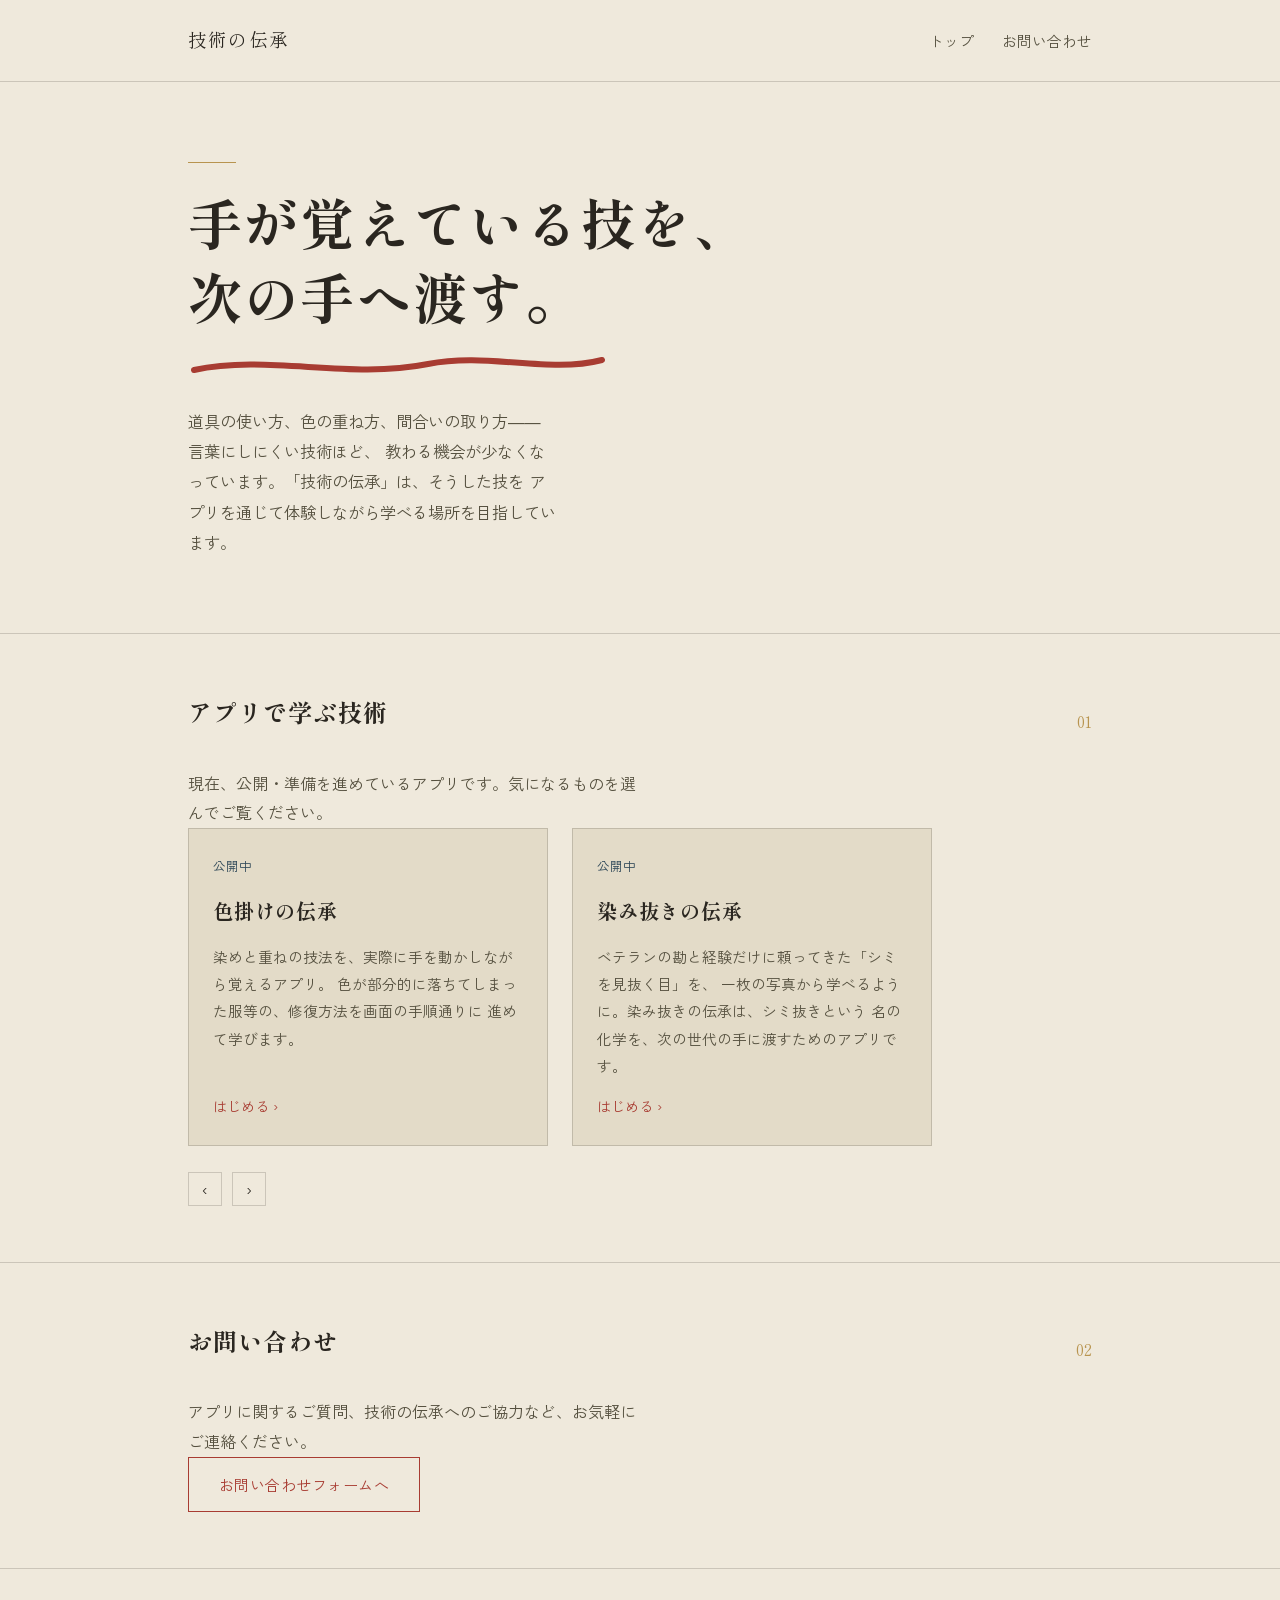
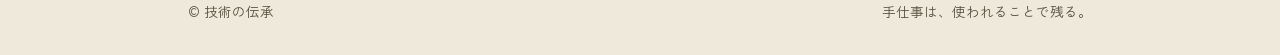
==== index.html @ e4801079 "クリーニング売上管理システムをトップページから一時的に除外 まだ単独リポジトリ側の作業(ログイン画面スキップ等)が完成前のため、 完成してから改めて掲載する。紹介ページ(uriage-kanri.ht" ====
<!DOCTYPE html>
<html lang="ja">
<head>
<meta charset="UTF-8">
<meta name="viewport" content="width=device-width, initial-scale=1.0">
<title>技術の伝承 | 職人の技をアプリで受け継ぐ</title>
<meta name="description" content="失われつつある日本の伝統技術を、アプリを通じて学び、次の世代へつなぐ「技術の伝承」プロジェクト。">
<link rel="stylesheet" href="css/style.css">
</head>
<body>

<header class="site-header">
  <div class="wrap">
    <a class="brand" href="index.html">技術の伝承</a>
    <nav>
      <a href="index.html">トップ</a>
      <a href="contact.html">お問い合わせ</a>
    </nav>
  </div>
</header>

<section class="hero">
  <div class="wrap">
    <div class="eyebrow-line"></div>
    <h1>手が覚えている技を、<br>次の手へ渡す。</h1>
    <svg class="brush-underline" viewBox="0 0 420 34" aria-hidden="true">
      <path d="M6,20 C 80,4 160,30 240,14 C 300,2 360,24 414,10" />
    </svg>
    <p class="lede">
      道具の使い方、色の重ね方、間合いの取り方――言葉にしにくい技術ほど、
      教わる機会が少なくなっています。「技術の伝承」は、そうした技を
      アプリを通じて体験しながら学べる場所を目指しています。
    </p>
  </div>
</section>

<section class="section" id="apps">
  <div class="wrap">
    <div class="section-head">
      <h2>アプリで学ぶ技術</h2>
      <span class="num">01</span>
    </div>
    <p class="section-note">
      現在、公開・準備を進めているアプリです。気になるものを選んでご覧ください。
    </p>

    <div class="carousel">
      <div class="carousel-track" id="carouselTrack">
        <a class="app-card" href="iro-kake.html">
          <span class="tag">公開中</span>
          <h3>色掛けの伝承</h3>
          <p>
            染めと重ねの技法を、実際に手を動かしながら覚えるアプリ。
            色が部分的に落ちてしまった服等の、修復方法を画面の手順通りに
            進めて学びます。
          </p>
          <span class="go">はじめる ›</span>
        </a>

        <a class="app-card" href="shimi-nuki.html">
          <span class="tag">公開中</span>
          <h3>染み抜きの伝承</h3>
          <p>
            ベテランの勘と経験だけに頼ってきた「シミを見抜く目」を、
            一枚の写真から学べるように。染み抜きの伝承は、シミ抜きという
            名の化学を、次の世代の手に渡すためのアプリです。
          </p>
          <span class="go">はじめる ›</span>
        </a>
      </div>

      <div class="carousel-nav">
        <button type="button" id="prevBtn" aria-label="前へ">‹</button>
        <button type="button" id="nextBtn" aria-label="次へ">›</button>
      </div>
    </div>
  </div>
</section>

<section class="section">
  <div class="wrap">
    <div class="section-head">
      <h2>お問い合わせ</h2>
      <span class="num">02</span>
    </div>
    <p class="section-note">
      アプリに関するご質問、技術の伝承へのご協力など、お気軽にご連絡ください。
    </p>
    <a class="btn btn-primary" href="contact.html">お問い合わせフォームへ</a>
  </div>
</section>

<footer class="site-footer">
  <div class="wrap">
    <span>© 技術の伝承</span>
    <span>手仕事は、使われることで残る。</span>
  </div>
</footer>

<script src="js/main.js"></script>
</body>
</html>
---- css/style.css ----
@import url('https://fonts.googleapis.com/css2?family=Shippori+Mincho:wght@500;700&family=Zen+Kaku+Gothic+New:wght@400;500;700&display=swap');

:root {
  --paper: #efe9dc;
  --paper-dark: #e3dbc8;
  --ink: #2a2620;
  --ink-soft: #55503f;
  --indigo: #2f4858;
  --vermillion: #a83c32;
  --gold: #b8944f;
  --line: rgba(42, 38, 32, 0.18);
  --max-w: 960px;
}

* {
  box-sizing: border-box;
}

html {
  scroll-behavior: smooth;
}

@media (prefers-reduced-motion: reduce) {
  html {
    scroll-behavior: auto;
  }
  * {
    animation-duration: 0.01ms !important;
    animation-iteration-count: 1 !important;
    transition-duration: 0.01ms !important;
  }
}

body {
  margin: 0;
  background: var(--paper);
  color: var(--ink);
  font-family: 'Zen Kaku Gothic New', sans-serif;
  line-height: 1.85;
  -webkit-font-smoothing: antialiased;
}

h1, h2, h3 {
  font-family: 'Shippori Mincho', serif;
  font-weight: 700;
  color: var(--ink);
  margin: 0;
  letter-spacing: 0.04em;
}

a {
  color: inherit;
}

img {
  max-width: 100%;
  display: block;
}

.wrap {
  max-width: var(--max-w);
  margin: 0 auto;
  padding: 0 28px;
}

/* ---------- Header ---------- */
.site-header {
  border-bottom: 1px solid var(--line);
  padding: 22px 0;
}

.site-header .wrap {
  display: flex;
  align-items: baseline;
  justify-content: space-between;
  gap: 24px;
}

.site-header .brand {
  font-family: 'Shippori Mincho', serif;
  font-size: 1.15rem;
  letter-spacing: 0.12em;
  text-decoration: none;
}

.site-header nav {
  display: flex;
  gap: 28px;
  font-size: 0.92rem;
}

.site-header nav a {
  text-decoration: none;
  color: var(--ink-soft);
  padding-bottom: 4px;
  border-bottom: 1px solid transparent;
  transition: border-color 0.2s ease, color 0.2s ease;
}

.site-header nav a:hover,
.site-header nav a:focus-visible {
  color: var(--indigo);
  border-color: var(--indigo);
}

/* ---------- Hero ---------- */
.hero {
  padding: 80px 0 60px;
  position: relative;
}

.hero .eyebrow-line {
  width: 48px;
  height: 1px;
  background: var(--gold);
  margin-bottom: 22px;
}

.hero h1 {
  font-size: clamp(2.1rem, 5vw, 3.4rem);
  line-height: 1.35;
}

.hero .lede {
  margin-top: 22px;
  max-width: 46ch;
  color: var(--ink-soft);
  font-size: 1.02rem;
}

.brush-underline {
  display: block;
  margin-top: 18px;
  width: min(420px, 70vw);
  height: 34px;
}

.brush-underline path {
  fill: none;
  stroke: var(--vermillion);
  stroke-width: 6;
  stroke-linecap: round;
  stroke-dasharray: 620;
  stroke-dashoffset: 620;
  animation: draw-brush 1.6s 0.3s cubic-bezier(0.65, 0, 0.35, 1) forwards;
}

@keyframes draw-brush {
  to {
    stroke-dashoffset: 0;
  }
}

/* ---------- Section heading ---------- */
.section {
  padding: 56px 0;
  border-top: 1px solid var(--line);
}

.section-head {
  display: flex;
  align-items: flex-end;
  justify-content: space-between;
  gap: 20px;
  margin-bottom: 34px;
}

.section-head h2 {
  font-size: 1.5rem;
}

.section-head .num {
  font-family: 'Shippori Mincho', serif;
  color: var(--gold);
  font-size: 0.95rem;
}

.section-note {
  color: var(--ink-soft);
  max-width: 56ch;
  margin: 10px 0 0;
}

/* ---------- Carousel ---------- */
.carousel {
  position: relative;
}

.carousel-track {
  display: flex;
  gap: 24px;
  overflow-x: auto;
  scroll-snap-type: x mandatory;
  padding-bottom: 8px;
  scrollbar-width: thin;
  scrollbar-color: var(--gold) transparent;
}

.carousel-track::-webkit-scrollbar {
  height: 6px;
}
.carousel-track::-webkit-scrollbar-thumb {
  background: var(--gold);
}

.app-card {
  flex: 0 0 min(360px, 82vw);
  scroll-snap-align: start;
  border: 1px solid var(--line);
  background: var(--paper-dark);
  padding: 26px 24px;
  display: flex;
  flex-direction: column;
  gap: 14px;
  text-decoration: none;
  color: inherit;
  position: relative;
  transition: border-color 0.2s ease;
}

.app-card:hover,
.app-card:focus-visible {
  border-color: var(--indigo);
}

.app-card .tag {
  font-size: 0.78rem;
  color: var(--indigo);
  letter-spacing: 0.08em;
}

.app-card h3 {
  font-size: 1.25rem;
}

.app-card p {
  color: var(--ink-soft);
  font-size: 0.92rem;
  margin: 0;
  flex-grow: 1;
}

.app-card .go {
  font-size: 0.88rem;
  color: var(--vermillion);
}

.app-card.is-soon {
  opacity: 0.62;
  cursor: default;
}

.app-card.is-soon:hover {
  border-color: var(--line);
}

.carousel-nav {
  display: flex;
  gap: 10px;
  margin-top: 18px;
}

.carousel-nav button {
  width: 34px;
  height: 34px;
  border: 1px solid var(--line);
  background: transparent;
  color: var(--ink);
  cursor: pointer;
  font-family: inherit;
  font-size: 1rem;
  transition: border-color 0.2s ease, color 0.2s ease;
}

.carousel-nav button:hover {
  border-color: var(--indigo);
  color: var(--indigo);
}

/* ---------- Buttons ---------- */
.btn {
  display: inline-block;
  padding: 13px 30px;
  border: 1px solid var(--ink);
  text-decoration: none;
  color: var(--ink);
  font-size: 0.94rem;
  letter-spacing: 0.03em;
  background: transparent;
  transition: background 0.2s ease, color 0.2s ease;
}

.btn:hover,
.btn:focus-visible {
  background: var(--ink);
  color: var(--paper);
}

.btn-primary {
  border-color: var(--vermillion);
  color: var(--vermillion);
}

.btn-primary:hover,
.btn-primary:focus-visible {
  background: var(--vermillion);
  color: var(--paper);
}

/* ---------- Footer ---------- */
.site-footer {
  border-top: 1px solid var(--line);
  padding: 30px 0;
  color: var(--ink-soft);
  font-size: 0.85rem;
}

.site-footer .wrap {
  display: flex;
  justify-content: space-between;
  flex-wrap: wrap;
  gap: 10px;
}

/* ---------- Form ---------- */
.form-field {
  margin-bottom: 22px;
}

.form-field label {
  display: block;
  margin-bottom: 8px;
  font-size: 0.9rem;
  color: var(--ink-soft);
}

.form-field input,
.form-field textarea {
  width: 100%;
  padding: 12px 14px;
  border: 1px solid var(--line);
  background: var(--paper);
  color: var(--ink);
  font-family: inherit;
  font-size: 0.98rem;
}

.form-field input:focus-visible,
.form-field textarea:focus-visible {
  outline: 2px solid var(--indigo);
  outline-offset: 1px;
}

.form-field textarea {
  min-height: 150px;
  resize: vertical;
}

.form-status {
  margin-top: 16px;
  font-size: 0.9rem;
  min-height: 1.4em;
}

.form-status.is-success {
  color: var(--indigo);
}

.form-status.is-error {
  color: var(--vermillion);
}

.submit-btn {
  border: 1px solid var(--ink);
  background: var(--ink);
  color: var(--paper);
  padding: 13px 34px;
  font-family: inherit;
  font-size: 0.96rem;
  cursor: pointer;
  transition: opacity 0.2s ease;
}

.submit-btn:hover {
  opacity: 0.85;
}

.submit-btn:disabled {
  opacity: 0.5;
  cursor: default;
}

/* ---------- App entry page specific ---------- */
.app-hero {
  display: grid;
  grid-template-columns: 1.1fr 0.9fr;
  gap: 40px;
  align-items: center;
  padding: 60px 0;
}

@media (max-width: 780px) {
  .app-hero {
    grid-template-columns: 1fr;
  }
}

.brush-canvas-wrap {
  border: 1px solid var(--line);
  background: var(--paper-dark);
  aspect-ratio: 4 / 3;
  position: relative;
  overflow: hidden;
}

.brush-canvas-wrap canvas {
  width: 100%;
  height: 100%;
  cursor: crosshair;
  touch-action: none;
}

.brush-canvas-wrap .hint {
  position: absolute;
  bottom: 10px;
  left: 12px;
  font-size: 0.75rem;
  color: var(--ink-soft);
  background: rgba(239, 233, 220, 0.75);
  padding: 3px 8px;
  pointer-events: none;
}

.spec-list {
  margin: 26px 0 0;
  padding: 0;
  list-style: none;
}

.spec-list li {
  padding: 12px 0;
  border-top: 1px solid var(--line);
  display: flex;
  gap: 18px;
}

.spec-list li:last-child {
  border-bottom: 1px solid var(--line);
}

.spec-list .k {
  flex: 0 0 8em;
  color: var(--ink-soft);
  font-size: 0.88rem;
}

.spec-list .v {
  flex: 1;
}

.back-link {
  display: inline-block;
  margin-bottom: 20px;
  font-size: 0.88rem;
  color: var(--ink-soft);
  text-decoration: none;
}

.back-link:hover {
  color: var(--indigo);
}
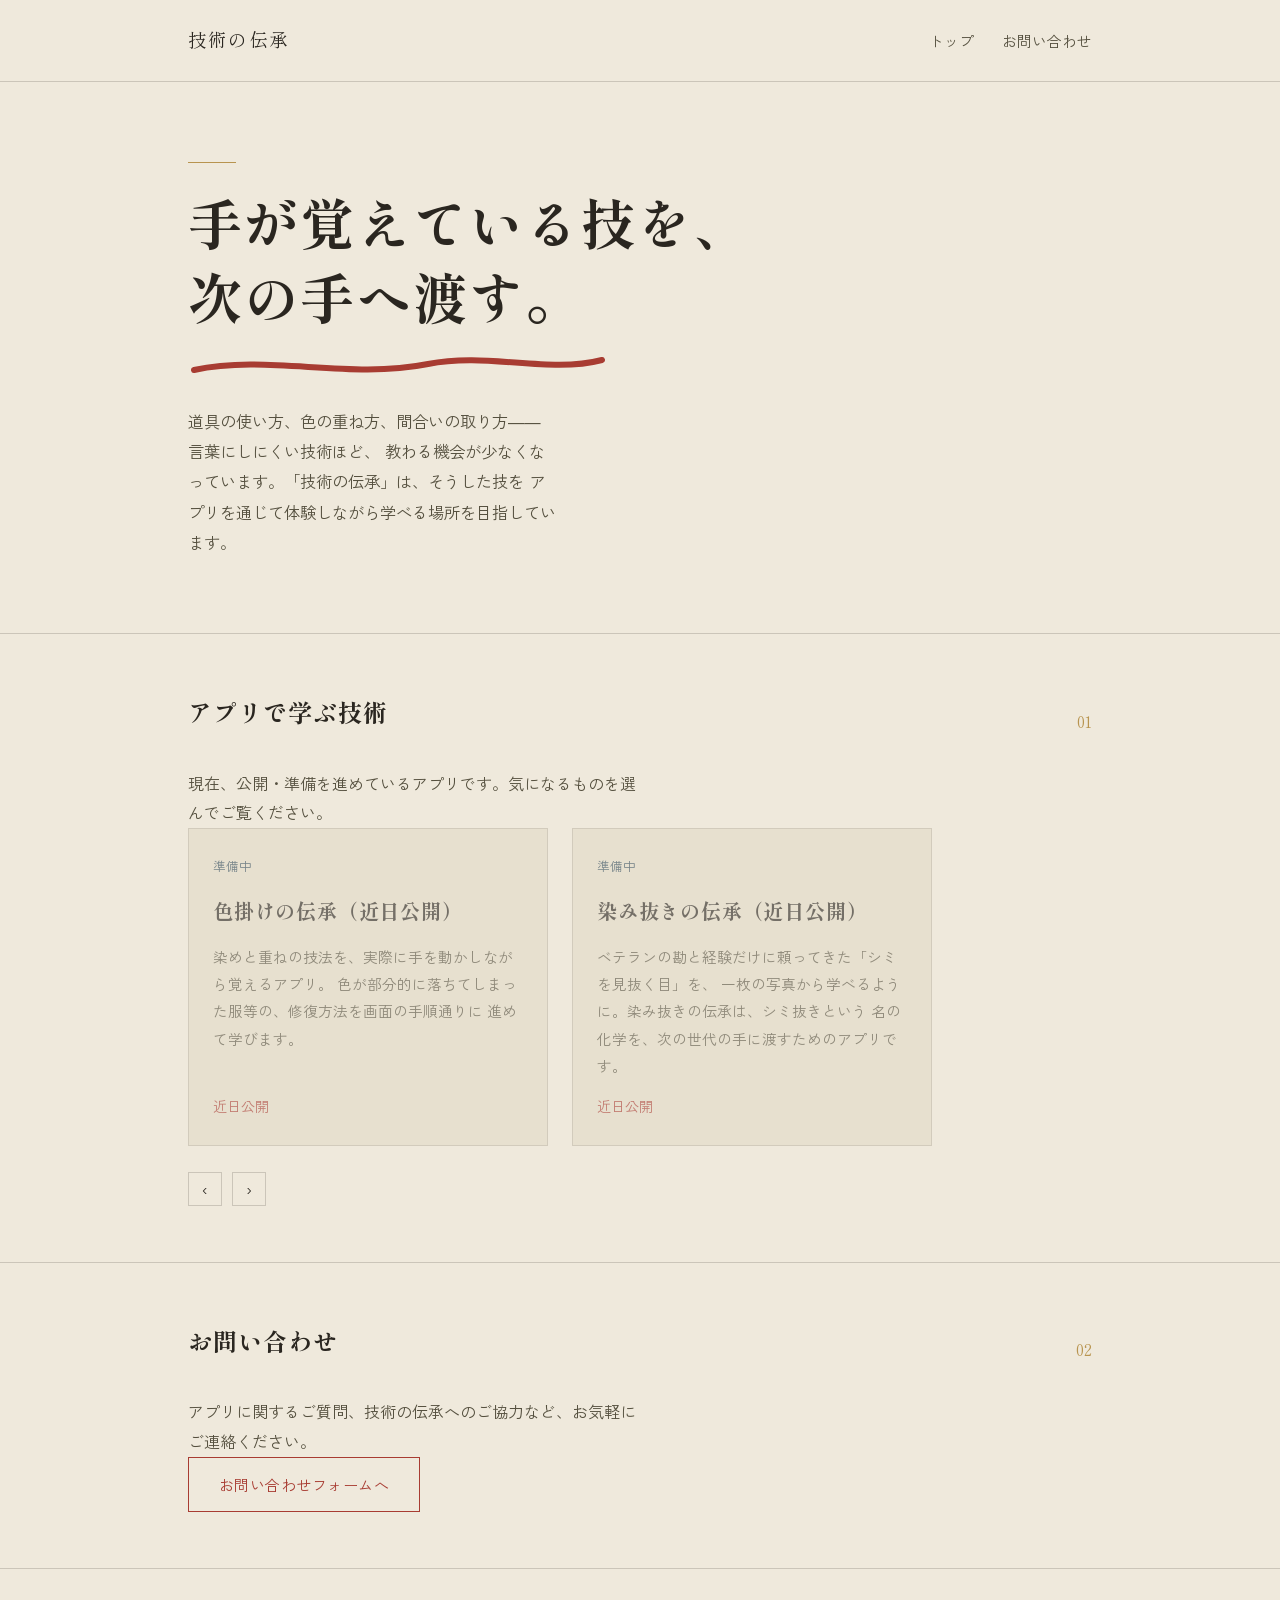
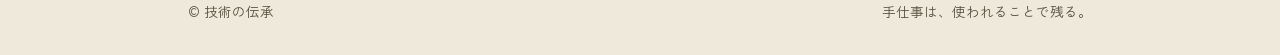
==== commit c09c94fd: "色掛け・染み抜きを一時的に準備中表示に戻す Streamlit Cloud側でアプリの再デプロイ作業中のため、 復旧するまでトップページのカードを非活性表示にする。  Co-Authored-By: " ====
--- a/index.html
+++ b/index.html
@@ -46,27 +46,27 @@
 
     <div class="carousel">
       <div class="carousel-track" id="carouselTrack">
-        <a class="app-card" href="iro-kake.html">
-          <span class="tag">公開中</span>
-          <h3>色掛けの伝承</h3>
+        <div class="app-card is-soon" aria-disabled="true">
+          <span class="tag">準備中</span>
+          <h3>色掛けの伝承（近日公開）</h3>
           <p>
             染めと重ねの技法を、実際に手を動かしながら覚えるアプリ。
             色が部分的に落ちてしまった服等の、修復方法を画面の手順通りに
             進めて学びます。
           </p>
-          <span class="go">はじめる ›</span>
-        </a>
+          <span class="go">近日公開</span>
+        </div>
 
-        <a class="app-card" href="shimi-nuki.html">
-          <span class="tag">公開中</span>
-          <h3>染み抜きの伝承</h3>
+        <div class="app-card is-soon" aria-disabled="true">
+          <span class="tag">準備中</span>
+          <h3>染み抜きの伝承（近日公開）</h3>
           <p>
             ベテランの勘と経験だけに頼ってきた「シミを見抜く目」を、
             一枚の写真から学べるように。染み抜きの伝承は、シミ抜きという
             名の化学を、次の世代の手に渡すためのアプリです。
           </p>
-          <span class="go">はじめる ›</span>
-        </a>
+          <span class="go">近日公開</span>
+        </div>
       </div>
 
       <div class="carousel-nav">
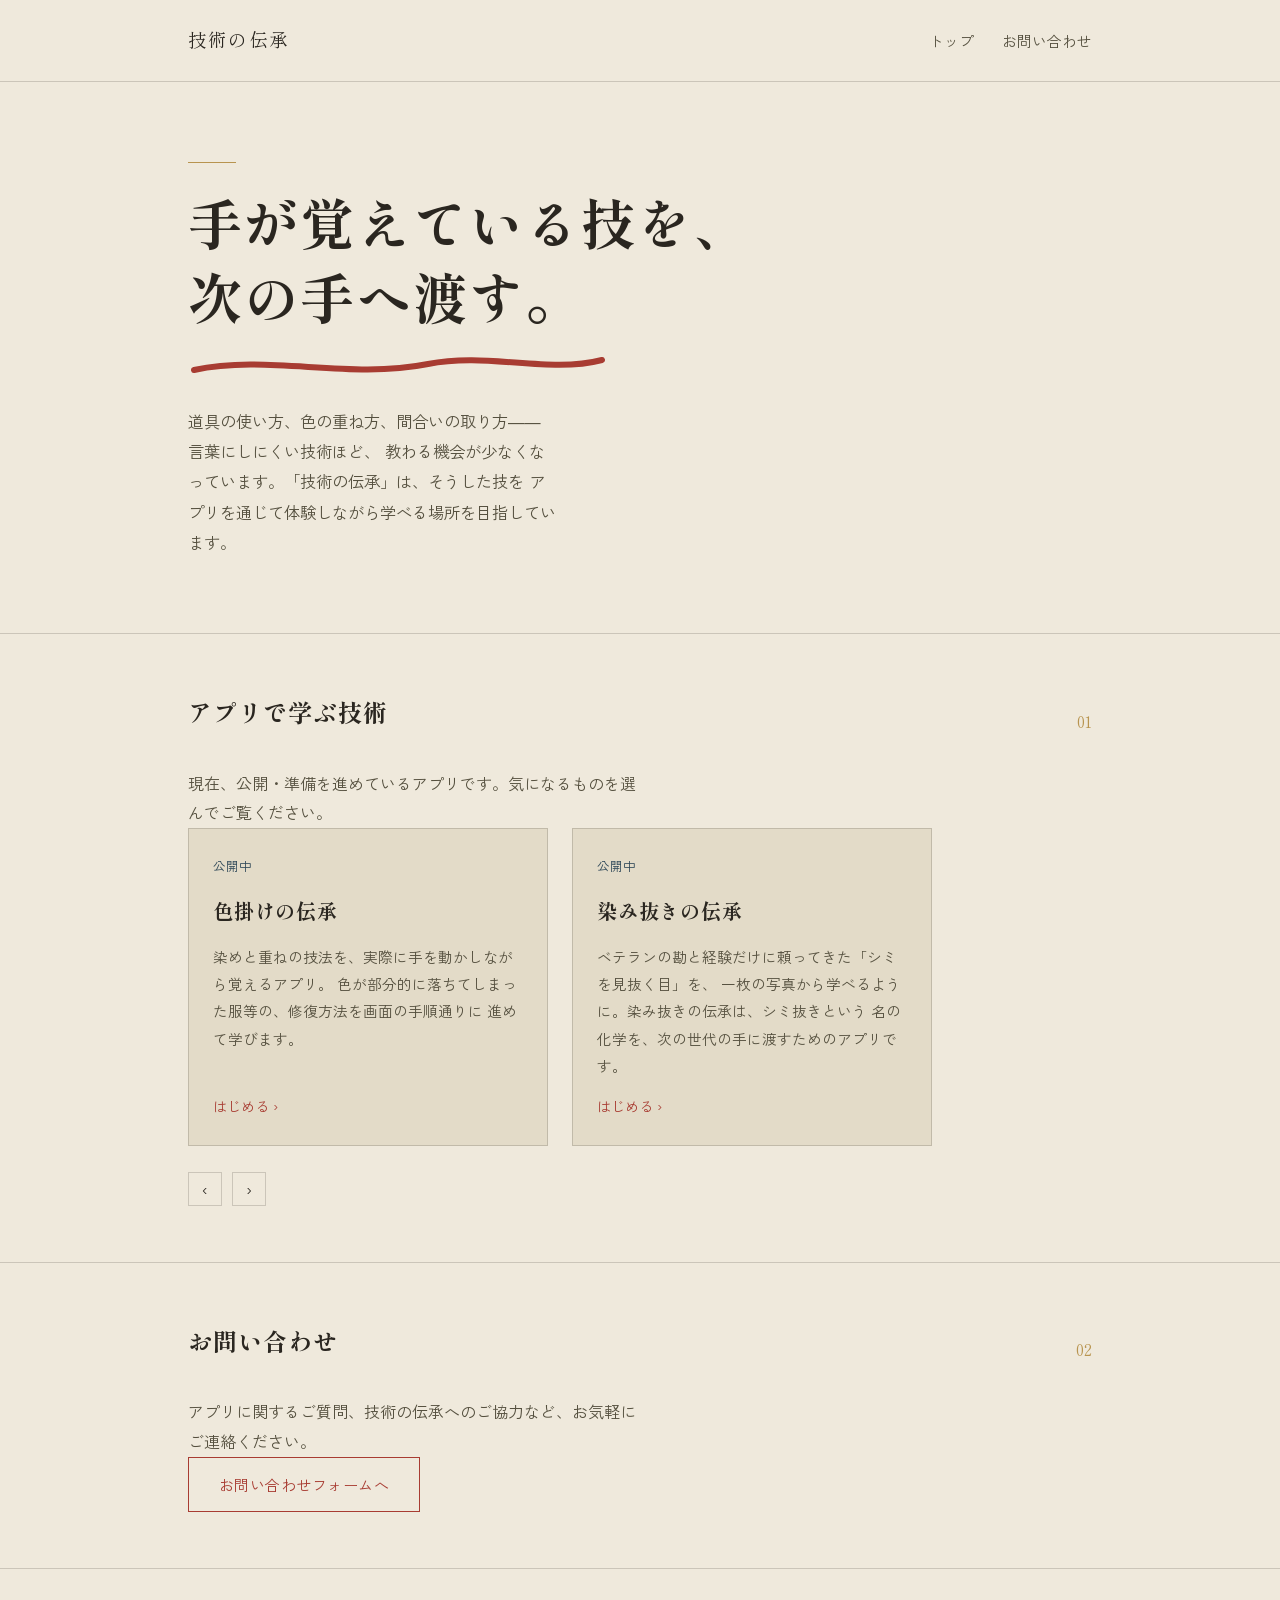
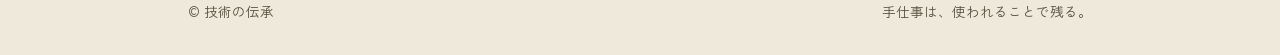
==== commit e71b8382: "色掛け・染み抜きのカードをトップページで再度公開状態にする Streamlit Cloud側のスリープ対策(GitHub Actions)が動作確認できたため、 「準備中」表示に戻していたカードを、各" ====
--- a/index.html
+++ b/index.html
@@ -46,27 +46,27 @@
 
     <div class="carousel">
       <div class="carousel-track" id="carouselTrack">
-        <div class="app-card is-soon" aria-disabled="true">
-          <span class="tag">準備中</span>
-          <h3>色掛けの伝承（近日公開）</h3>
+        <a class="app-card" href="iro-kake.html">
+          <span class="tag">公開中</span>
+          <h3>色掛けの伝承</h3>
           <p>
             染めと重ねの技法を、実際に手を動かしながら覚えるアプリ。
             色が部分的に落ちてしまった服等の、修復方法を画面の手順通りに
             進めて学びます。
           </p>
-          <span class="go">近日公開</span>
-        </div>
+          <span class="go">はじめる ›</span>
+        </a>
 
-        <div class="app-card is-soon" aria-disabled="true">
-          <span class="tag">準備中</span>
-          <h3>染み抜きの伝承（近日公開）</h3>
+        <a class="app-card" href="shimi-nuki.html">
+          <span class="tag">公開中</span>
+          <h3>染み抜きの伝承</h3>
           <p>
             ベテランの勘と経験だけに頼ってきた「シミを見抜く目」を、
             一枚の写真から学べるように。染み抜きの伝承は、シミ抜きという
             名の化学を、次の世代の手に渡すためのアプリです。
           </p>
-          <span class="go">近日公開</span>
-        </div>
+          <span class="go">はじめる ›</span>
+        </a>
       </div>
 
       <div class="carousel-nav">
--- a/css/style.css
+++ b/css/style.css
@@ -71,9 +71,10 @@
 
 .site-header .wrap {
   display: flex;
+  flex-wrap: wrap;
   align-items: baseline;
   justify-content: space-between;
-  gap: 24px;
+  gap: 10px 24px;
 }
 
 .site-header .brand {
@@ -81,6 +82,7 @@
   font-size: 1.15rem;
   letter-spacing: 0.12em;
   text-decoration: none;
+  white-space: nowrap;
 }
 
 .site-header nav {
@@ -89,7 +91,14 @@
   font-size: 0.92rem;
 }
 
+@media (max-width: 400px) {
+  .site-header nav {
+    gap: 18px;
+  }
+}
+
 .site-header nav a {
+  white-space: nowrap;
   text-decoration: none;
   color: var(--ink-soft);
   padding-bottom: 4px;
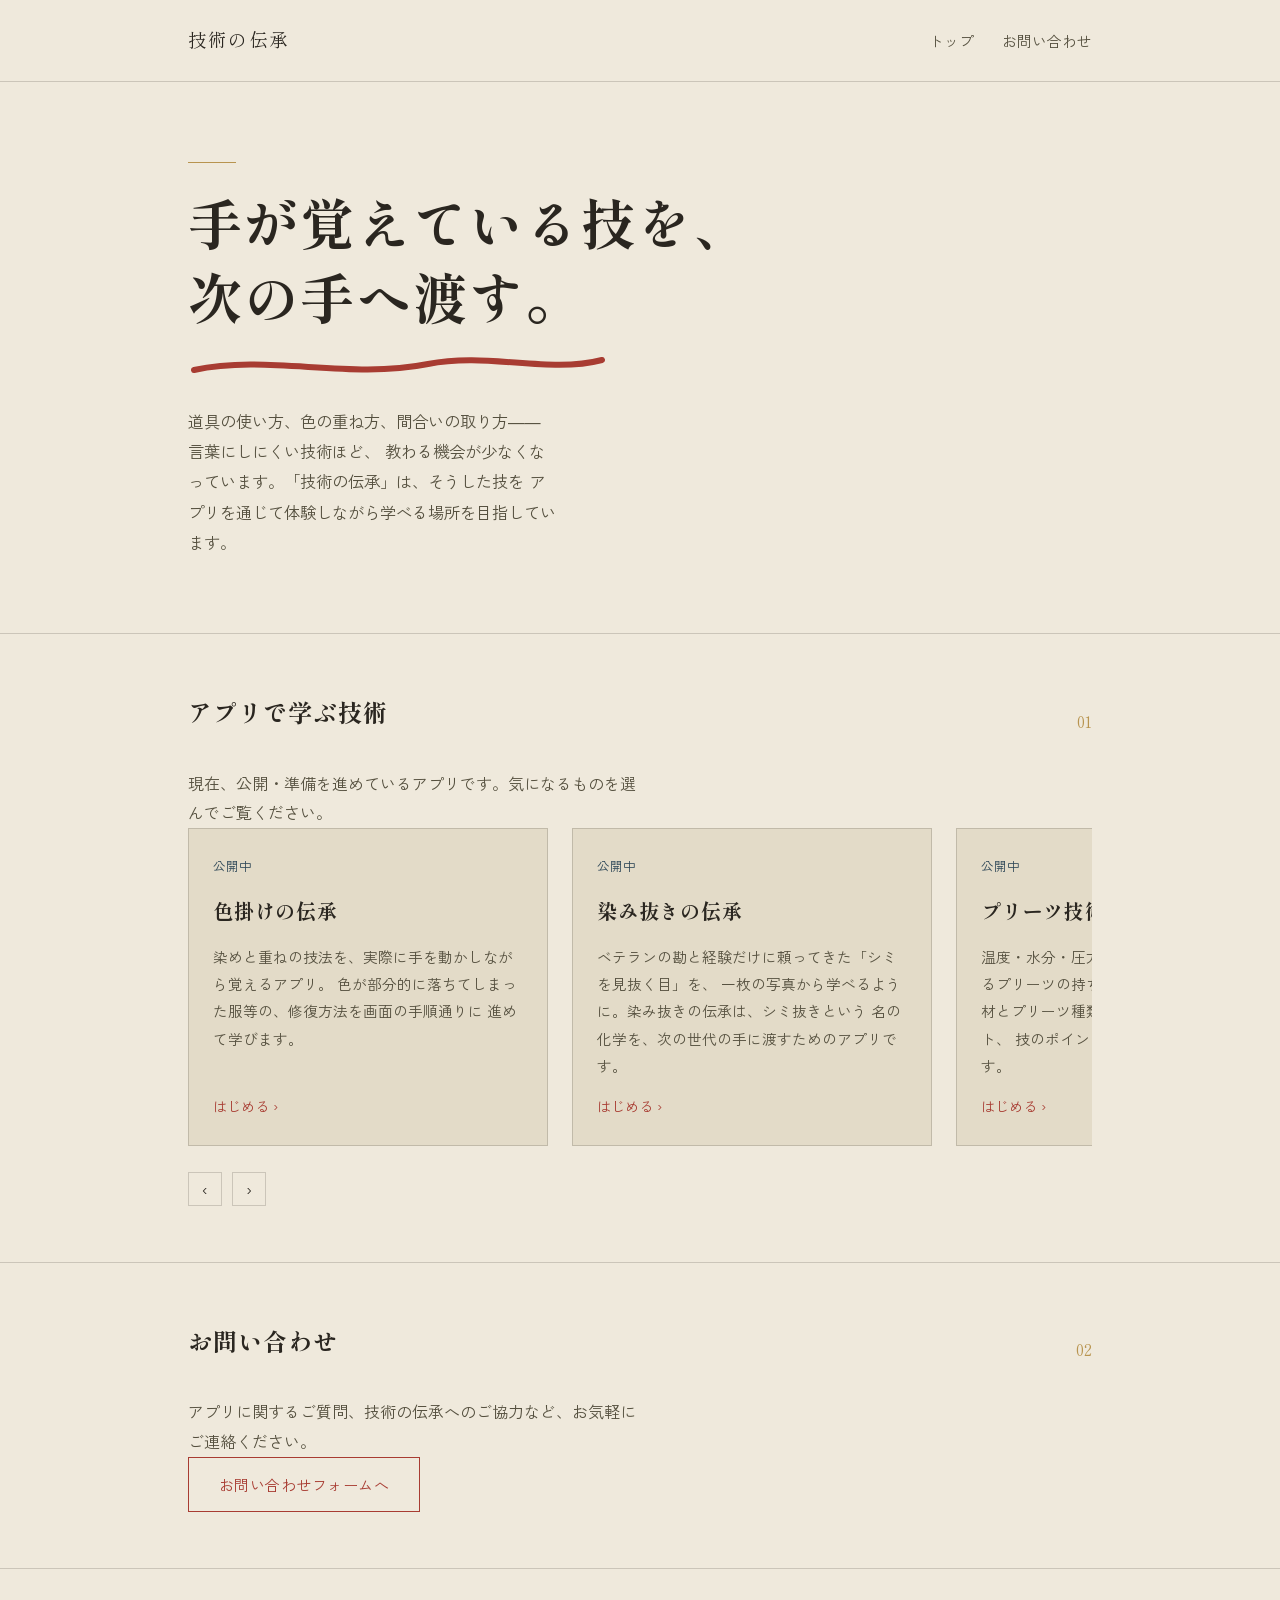
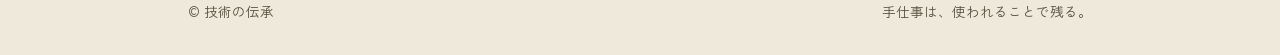
==== commit d8d47578: "トップページにプリーツ技術ノートのカードを追加 工程別手順ガイド・素材/プリーツ種類の判定フローチャート・技のポイント 解説をまとめたリファレンスの入口ページ(pleats.html)を新設し、 トッ" ====
--- a/index.html
+++ b/index.html
@@ -67,6 +67,17 @@
           </p>
           <span class="go">はじめる ›</span>
         </a>
+
+        <a class="app-card" href="pleats.html">
+          <span class="tag">公開中</span>
+          <h3>プリーツ技術ノート</h3>
+          <p>
+            温度・水分・圧力・時間、四つの加減で決まるプリーツの持ち。
+            工程別の手順ガイド、素材とプリーツ種類ごとの判定フローチャート、
+            技のポイントをまとめたリファレンスです。
+          </p>
+          <span class="go">はじめる ›</span>
+        </a>
       </div>
 
       <div class="carousel-nav">
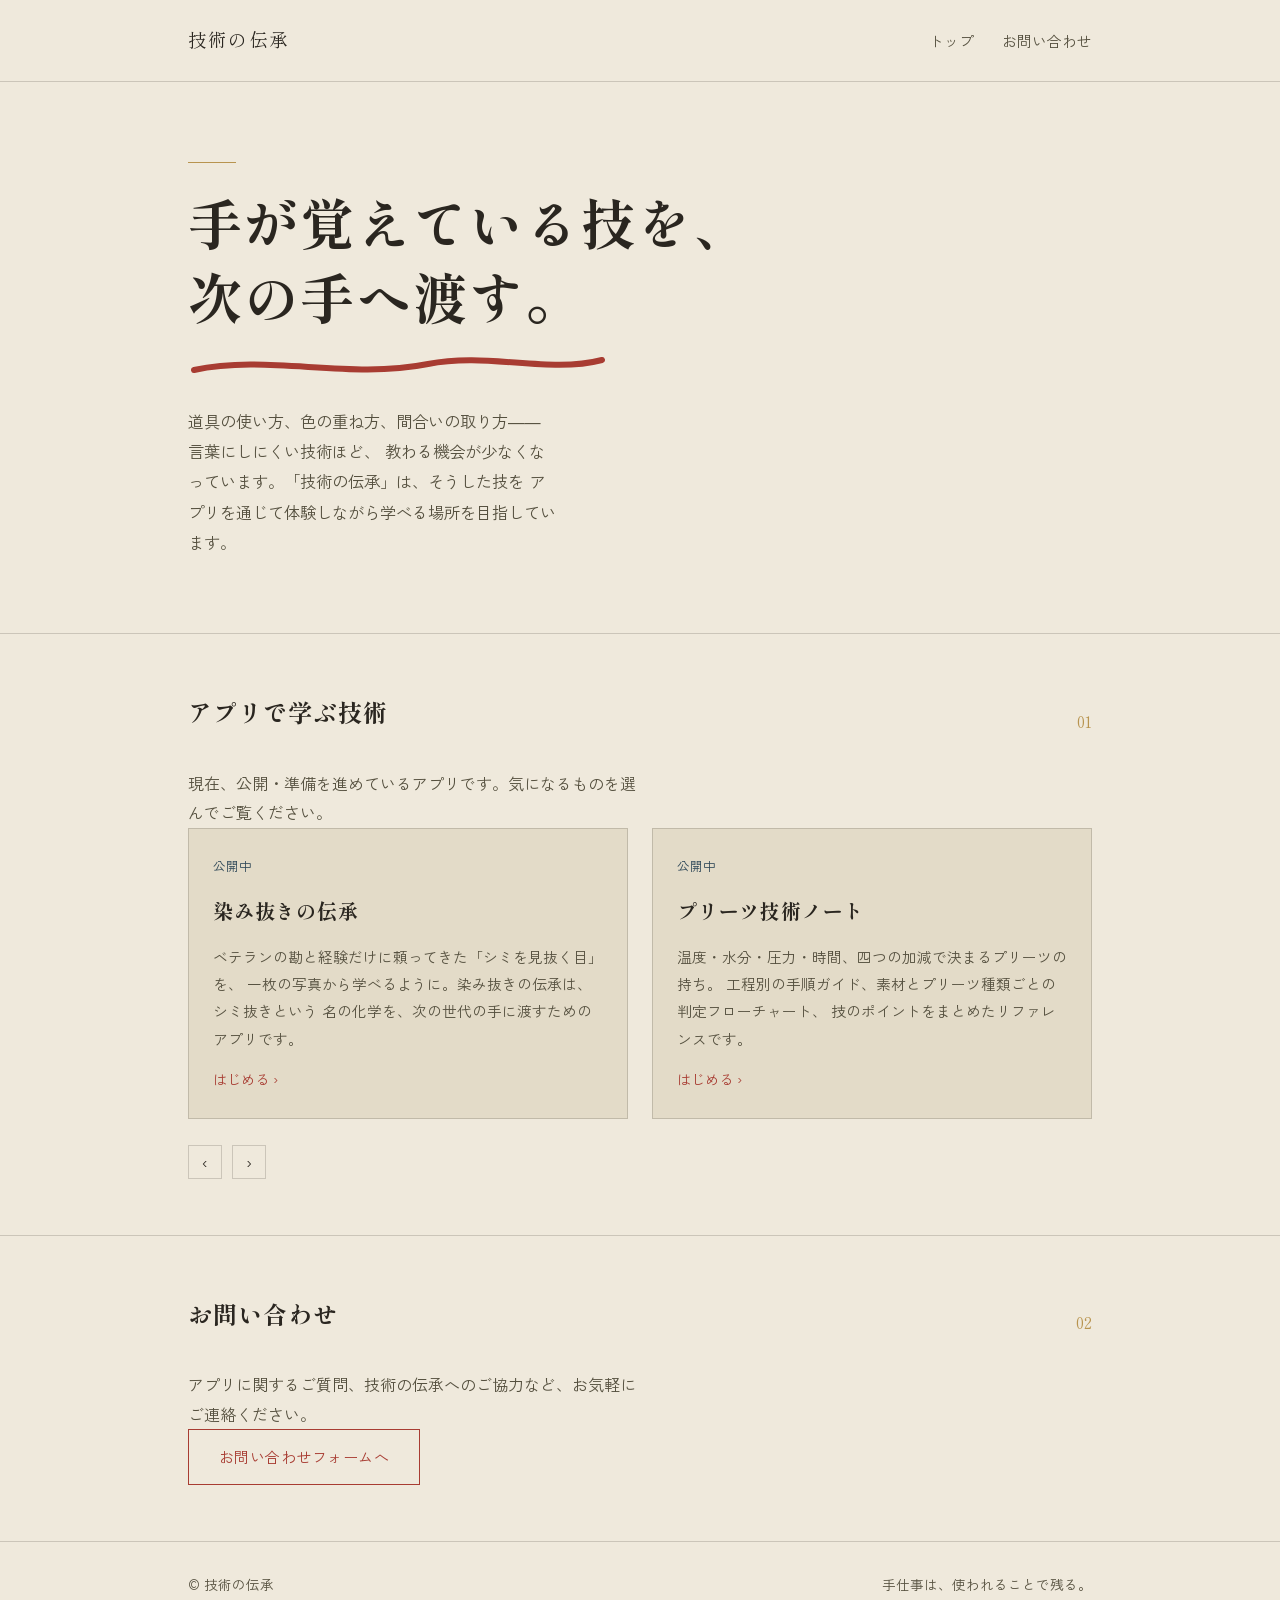
==== commit 9604d2d9: "金色のスクロールバーを削除し、診断・判定ノートを追加 - カルーセルの金色スクロールバー(::-webkit-scrollbar-thumb等)を非表示にした。   矢印ボタンと自動再生で操作できるた" ====
--- a/index.html
+++ b/index.html
@@ -78,6 +78,17 @@
           </p>
           <span class="go">はじめる ›</span>
         </a>
+
+        <a class="app-card" href="diagnosis.html">
+          <span class="tag">公開中</span>
+          <h3>診断・判定ノート</h3>
+          <p>
+            「洗えるか」「この繊維は何か」「なぜこうなったのか」。
+            水洗い可否判定・生地判定(繊維鑑定)・事故品/クレーム対応を
+            まとめた、判断のためのリファレンスです。
+          </p>
+          <span class="go">はじめる ›</span>
+        </a>
       </div>
 
       <div class="carousel-nav">
--- a/css/style.css
+++ b/css/style.css
@@ -201,19 +201,17 @@
   overflow-x: auto;
   scroll-snap-type: x mandatory;
   padding-bottom: 8px;
-  scrollbar-width: thin;
-  scrollbar-color: var(--gold) transparent;
+  scrollbar-width: none;
+  -ms-overflow-style: none;
 }
 
 .carousel-track::-webkit-scrollbar {
-  height: 6px;
-}
-.carousel-track::-webkit-scrollbar-thumb {
-  background: var(--gold);
+  display: none;
 }
 
 .app-card {
-  flex: 0 0 min(360px, 82vw);
+  flex: 0 0 calc((100% - 24px) / 2);
+  min-width: 240px;
   scroll-snap-align: start;
   border: 1px solid var(--line);
   background: var(--paper-dark);
@@ -261,6 +259,12 @@
 
 .app-card.is-soon:hover {
   border-color: var(--line);
+}
+
+@media (max-width: 620px) {
+  .app-card {
+    flex-basis: 100%;
+  }
 }
 
 .carousel-nav {
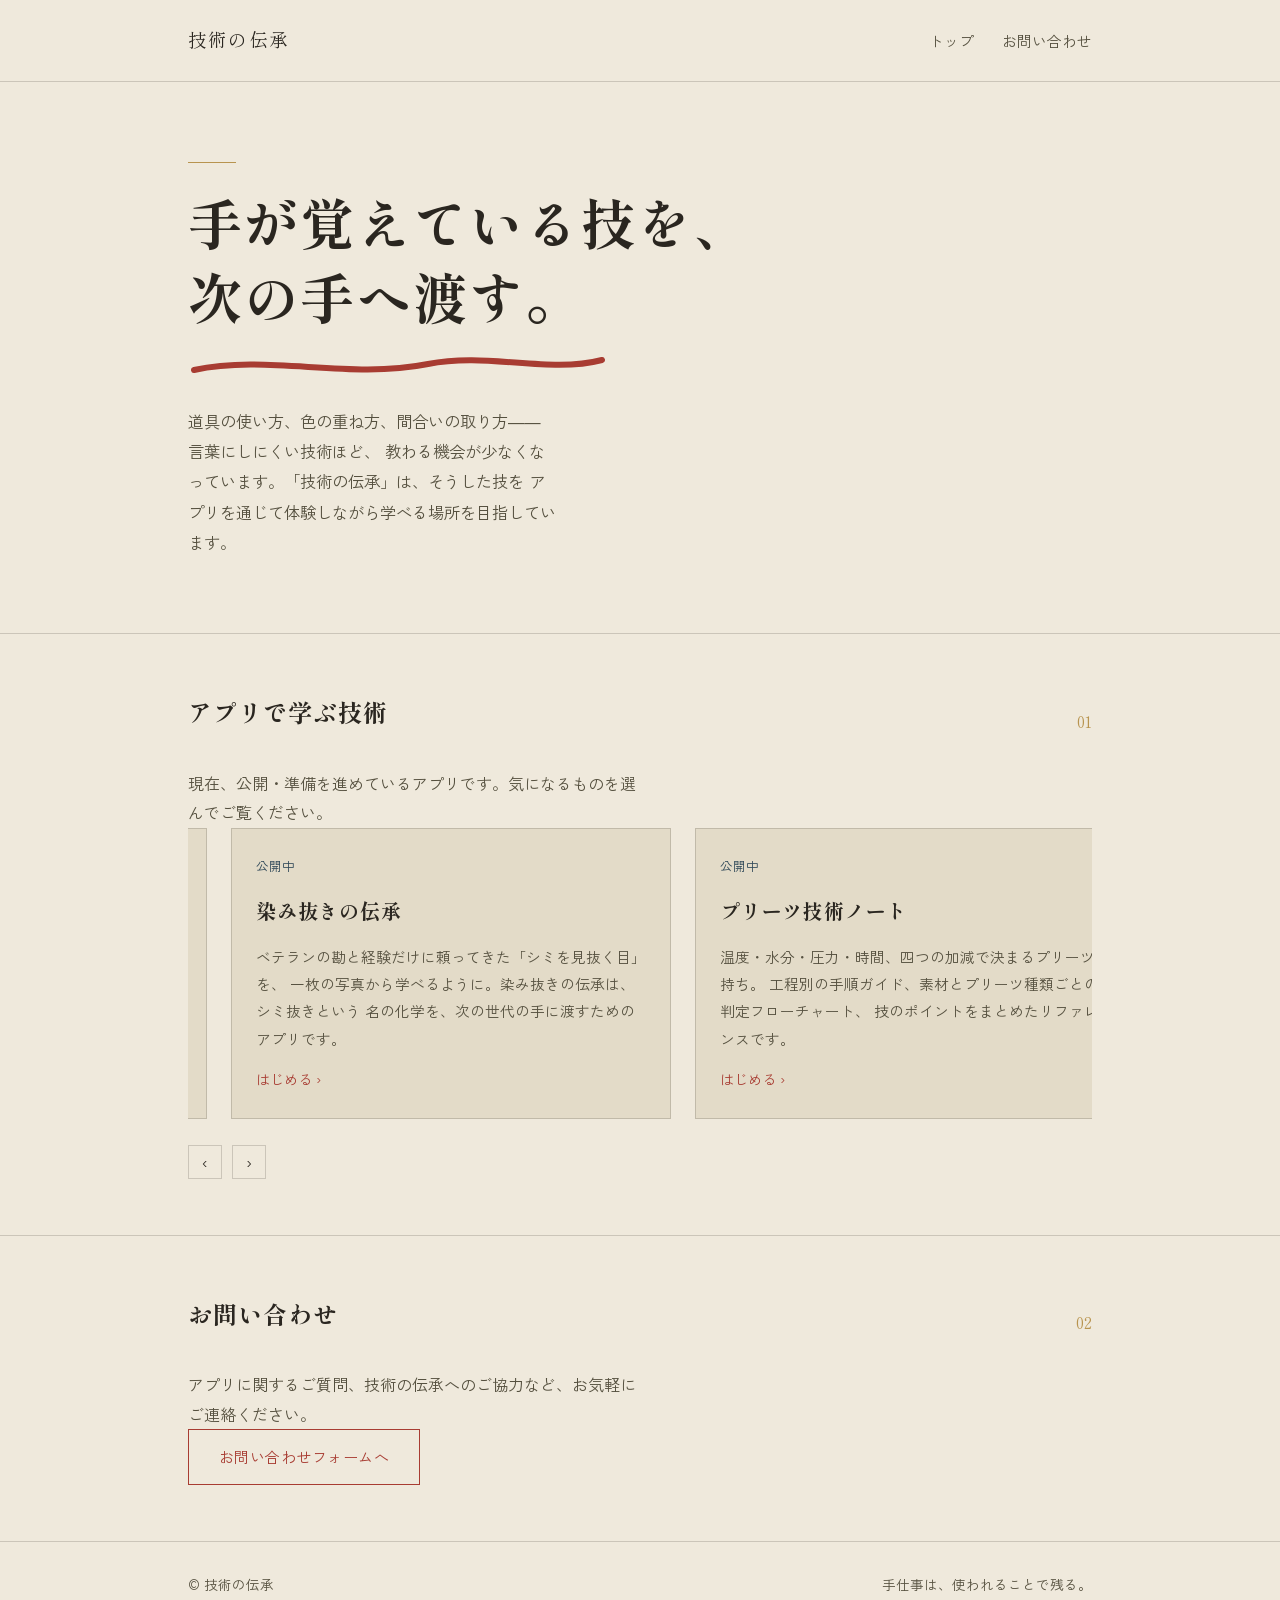
==== commit 73d43a02: "色重ね技術ノート・シミ抜き技術ノートを別名で新規追加 既存のAI診断アプリ(色掛けの伝承/染み抜きの伝承、iro-kake.html・ shimi-nuki.html、Streamlit側の実装)はそ" ====
--- a/index.html
+++ b/index.html
@@ -89,6 +89,28 @@
           </p>
           <span class="go">はじめる ›</span>
         </a>
+
+        <a class="app-card" href="dyeing.html">
+          <span class="tag">公開中</span>
+          <h3>色重ね技術ノート</h3>
+          <p>
+            一度に決めず、重ねて近づける。色が部分的に落ちた箇所を
+            周囲となじませる色重ねの工程・色合わせ・筆致の勘所をまとめた
+            リファレンスです。
+          </p>
+          <span class="go">はじめる ›</span>
+        </a>
+
+        <a class="app-card" href="stain-removal.html">
+          <span class="tag">公開中</span>
+          <h3>シミ抜き技術ノート</h3>
+          <p>
+            シミは「何が」「いつ」ついたかで対処が変わる。シミの見分け方から
+            処理・仕上げまでの勘所を、工程・シミの種類ごとにまとめた
+            リファレンスです。
+          </p>
+          <span class="go">はじめる ›</span>
+        </a>
       </div>
 
       <div class="carousel-nav">
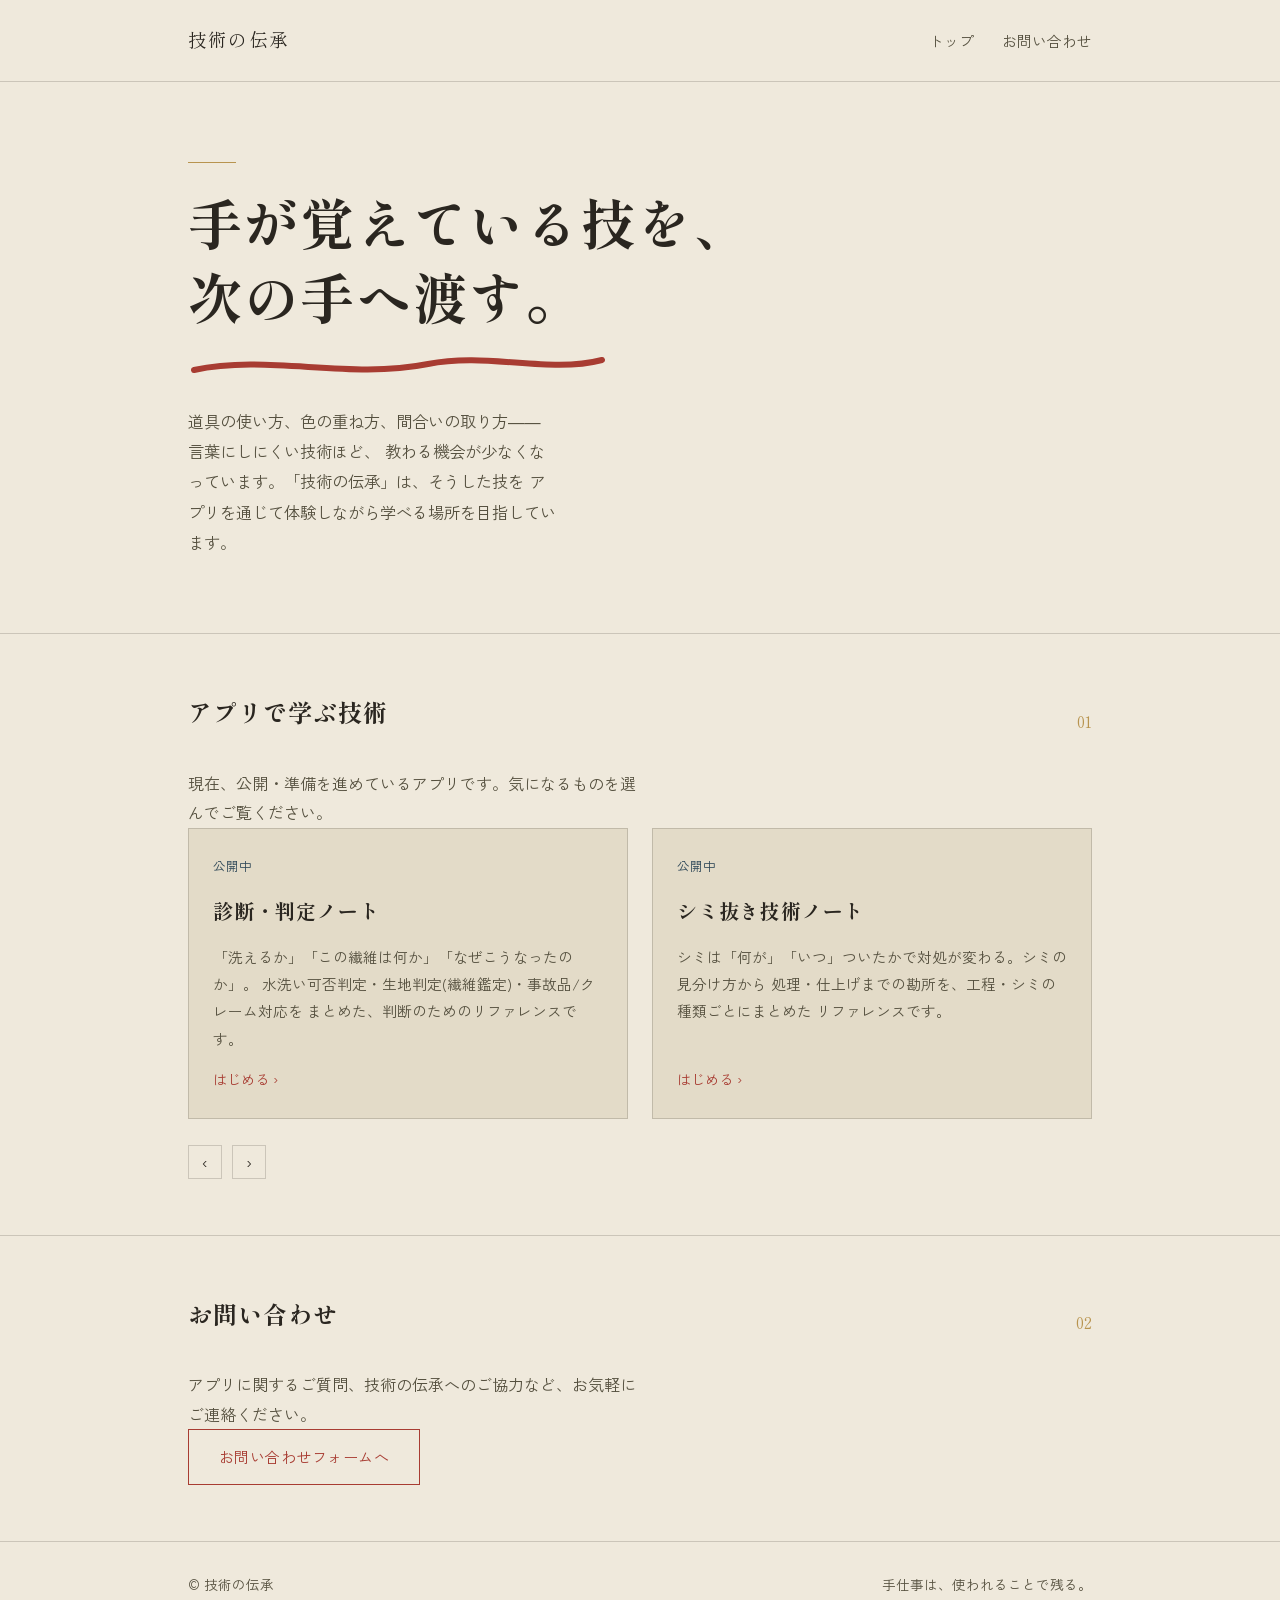
==== commit 6f75039b: "AI版2アプリをアーカイブし、トップページを4アプリ構成に整理 - 色掛けの伝承・染み抜きの伝承(AI診断・Streamlit連携版)をトップページの   カルーセルから外し、archive/フォルダ" ====
--- a/index.html
+++ b/index.html
@@ -46,39 +46,6 @@
 
     <div class="carousel">
       <div class="carousel-track" id="carouselTrack">
-        <a class="app-card" href="iro-kake.html">
-          <span class="tag">公開中</span>
-          <h3>色掛けの伝承</h3>
-          <p>
-            染めと重ねの技法を、実際に手を動かしながら覚えるアプリ。
-            色が部分的に落ちてしまった服等の、修復方法を画面の手順通りに
-            進めて学びます。
-          </p>
-          <span class="go">はじめる ›</span>
-        </a>
-
-        <a class="app-card" href="shimi-nuki.html">
-          <span class="tag">公開中</span>
-          <h3>染み抜きの伝承</h3>
-          <p>
-            ベテランの勘と経験だけに頼ってきた「シミを見抜く目」を、
-            一枚の写真から学べるように。染み抜きの伝承は、シミ抜きという
-            名の化学を、次の世代の手に渡すためのアプリです。
-          </p>
-          <span class="go">はじめる ›</span>
-        </a>
-
-        <a class="app-card" href="pleats.html">
-          <span class="tag">公開中</span>
-          <h3>プリーツ技術ノート</h3>
-          <p>
-            温度・水分・圧力・時間、四つの加減で決まるプリーツの持ち。
-            工程別の手順ガイド、素材とプリーツ種類ごとの判定フローチャート、
-            技のポイントをまとめたリファレンスです。
-          </p>
-          <span class="go">はじめる ›</span>
-        </a>
-
         <a class="app-card" href="diagnosis.html">
           <span class="tag">公開中</span>
           <h3>診断・判定ノート</h3>
@@ -86,6 +53,17 @@
             「洗えるか」「この繊維は何か」「なぜこうなったのか」。
             水洗い可否判定・生地判定(繊維鑑定)・事故品/クレーム対応を
             まとめた、判断のためのリファレンスです。
+          </p>
+          <span class="go">はじめる ›</span>
+        </a>
+
+        <a class="app-card" href="stain-removal.html">
+          <span class="tag">公開中</span>
+          <h3>シミ抜き技術ノート</h3>
+          <p>
+            シミは「何が」「いつ」ついたかで対処が変わる。シミの見分け方から
+            処理・仕上げまでの勘所を、工程・シミの種類ごとにまとめた
+            リファレンスです。
           </p>
           <span class="go">はじめる ›</span>
         </a>
@@ -101,13 +79,13 @@
           <span class="go">はじめる ›</span>
         </a>
 
-        <a class="app-card" href="stain-removal.html">
+        <a class="app-card" href="pleats.html">
           <span class="tag">公開中</span>
-          <h3>シミ抜き技術ノート</h3>
+          <h3>プリーツ技術ノート</h3>
           <p>
-            シミは「何が」「いつ」ついたかで対処が変わる。シミの見分け方から
-            処理・仕上げまでの勘所を、工程・シミの種類ごとにまとめた
-            リファレンスです。
+            温度・水分・圧力・時間、四つの加減で決まるプリーツの持ち。
+            工程別の手順ガイド、素材とプリーツ種類ごとの判定フローチャート、
+            技のポイントをまとめたリファレンスです。
           </p>
           <span class="go">はじめる ›</span>
         </a>
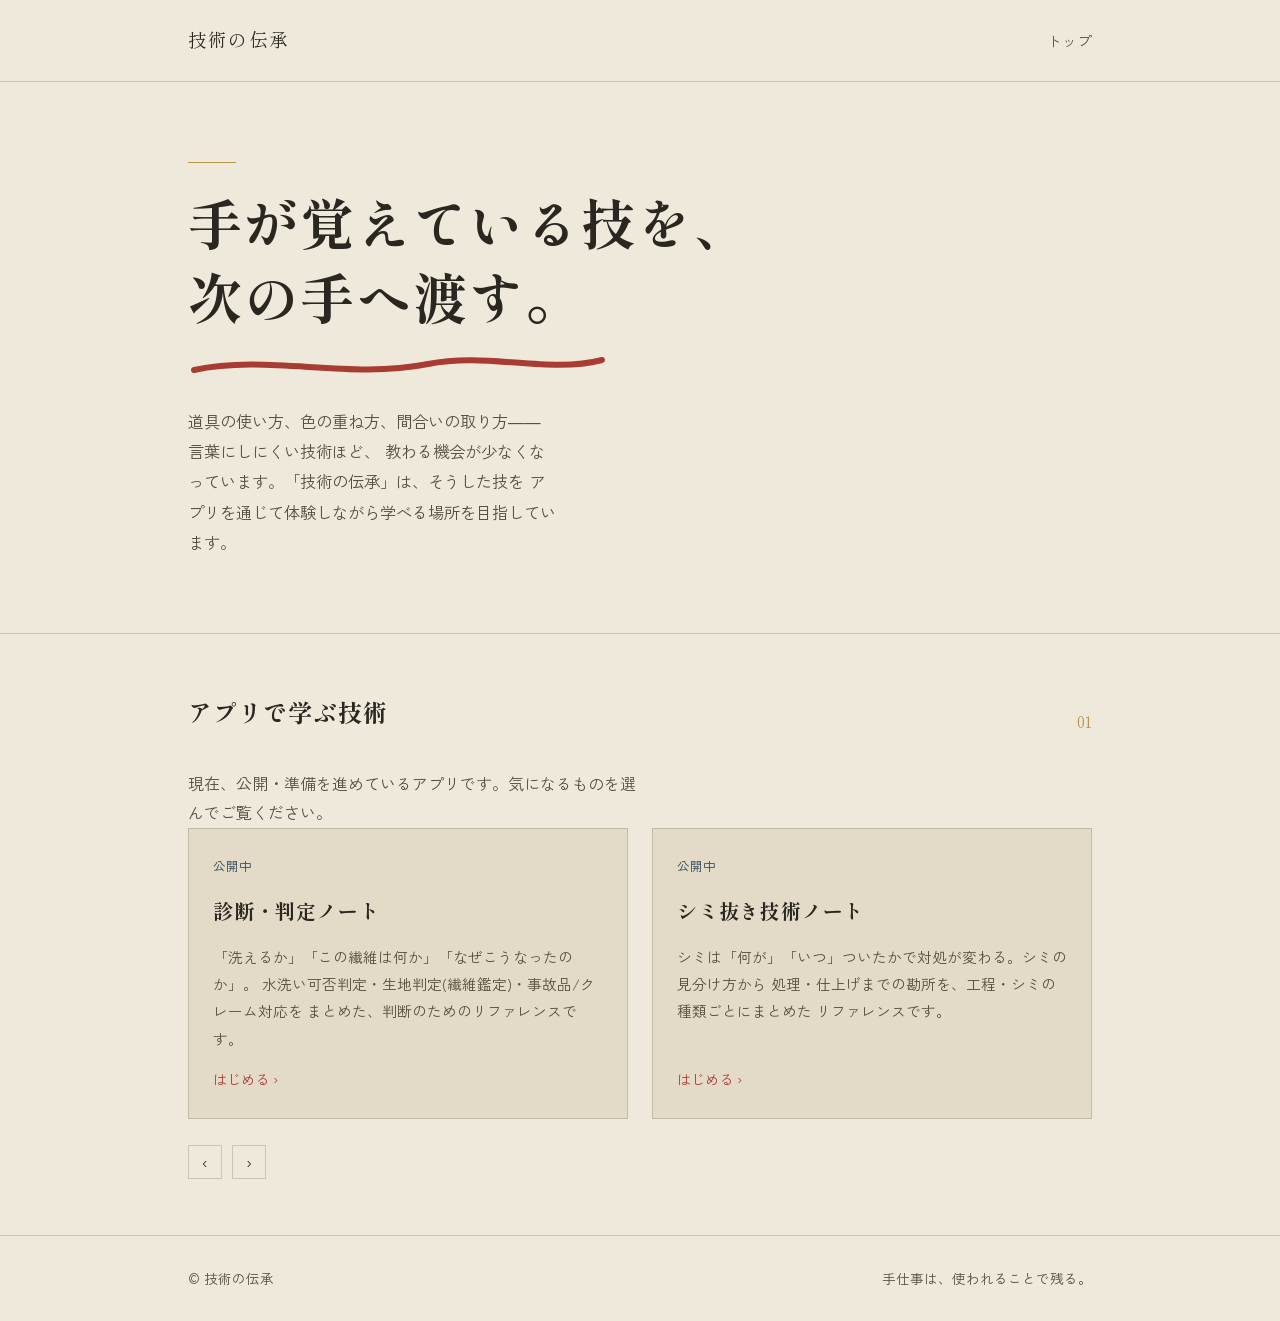
==== commit 97900b3d: "Remove contact section from indexトップページからお問い合わせを削除.html Removed the contact section and its related " ====
--- a/index.html
+++ b/index.html
@@ -14,7 +14,6 @@
     <a class="brand" href="index.html">技術の伝承</a>
     <nav>
       <a href="index.html">トップ</a>
-      <a href="contact.html">お問い合わせ</a>
     </nav>
   </div>
 </header>
@@ -99,19 +98,6 @@
   </div>
 </section>
 
-<section class="section">
-  <div class="wrap">
-    <div class="section-head">
-      <h2>お問い合わせ</h2>
-      <span class="num">02</span>
-    </div>
-    <p class="section-note">
-      アプリに関するご質問、技術の伝承へのご協力など、お気軽にご連絡ください。
-    </p>
-    <a class="btn btn-primary" href="contact.html">お問い合わせフォームへ</a>
-  </div>
-</section>
-
 <footer class="site-footer">
   <div class="wrap">
     <span>© 技術の伝承</span>
